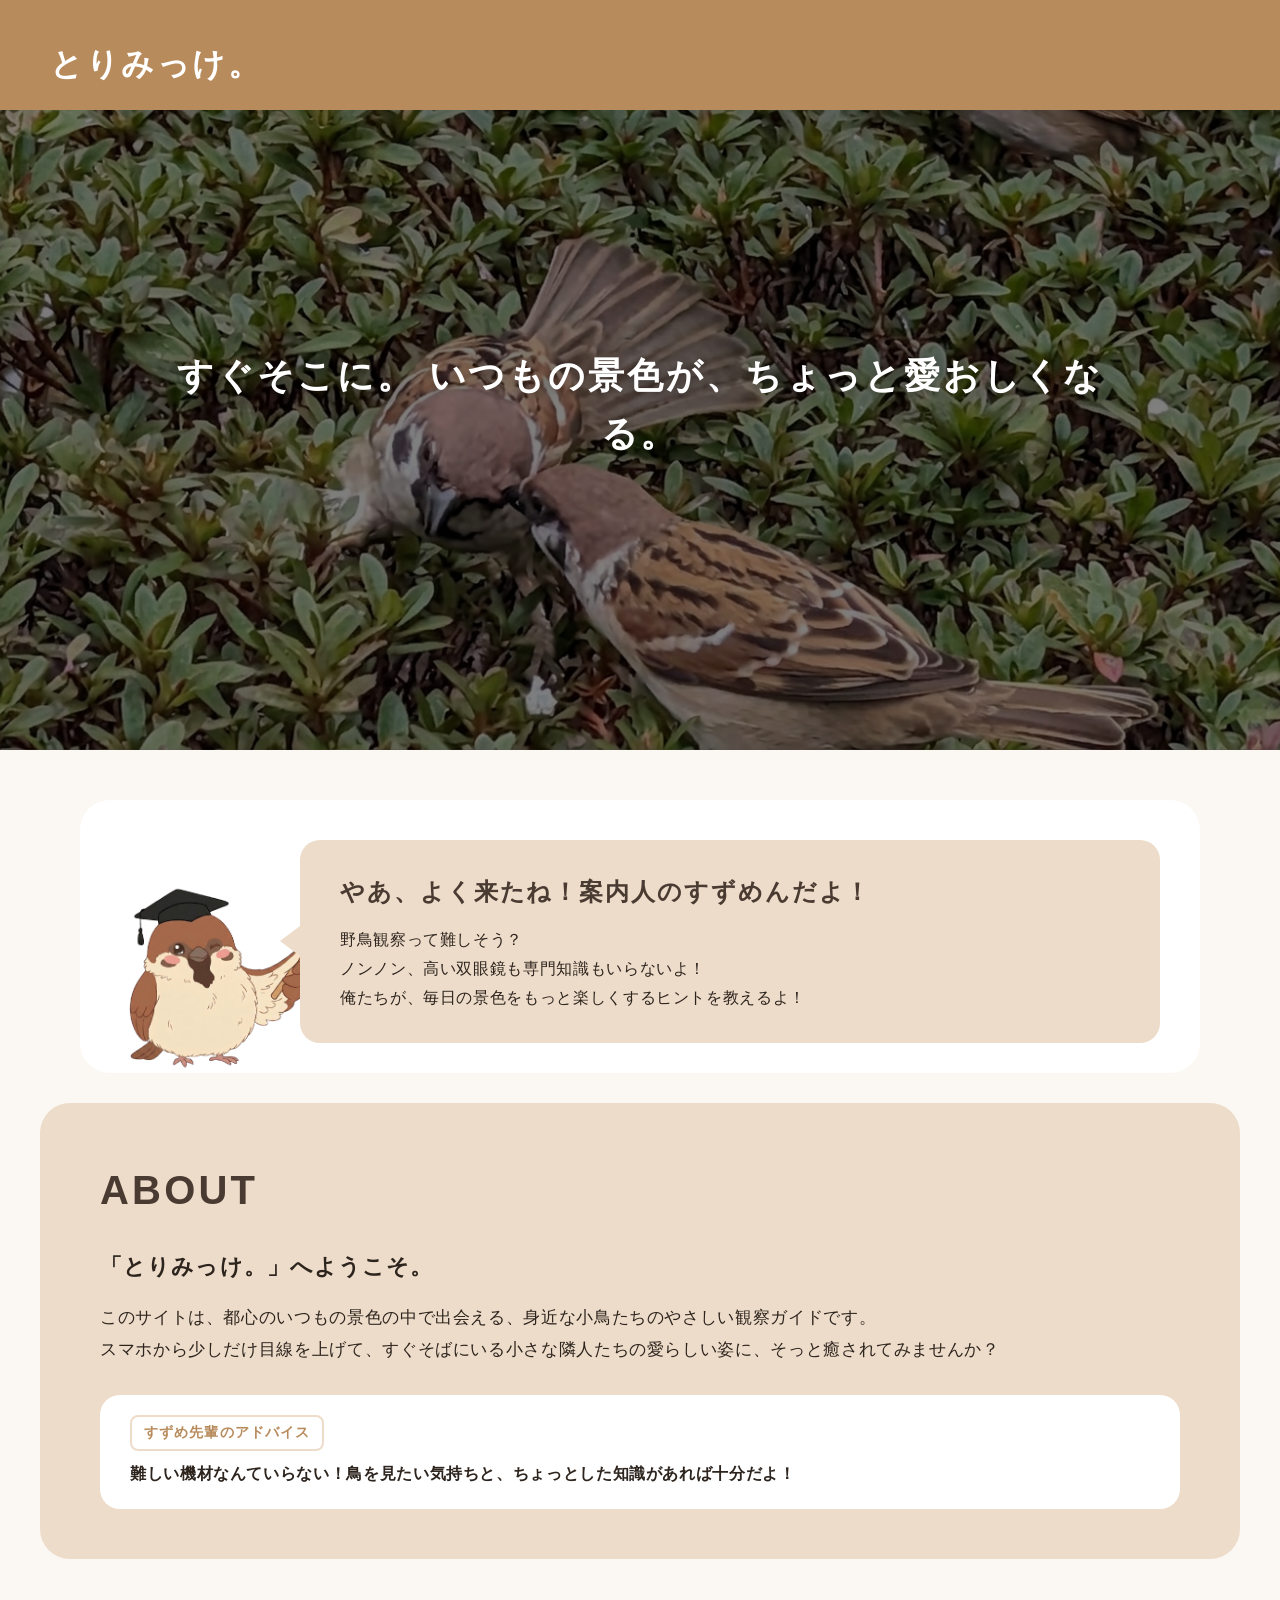
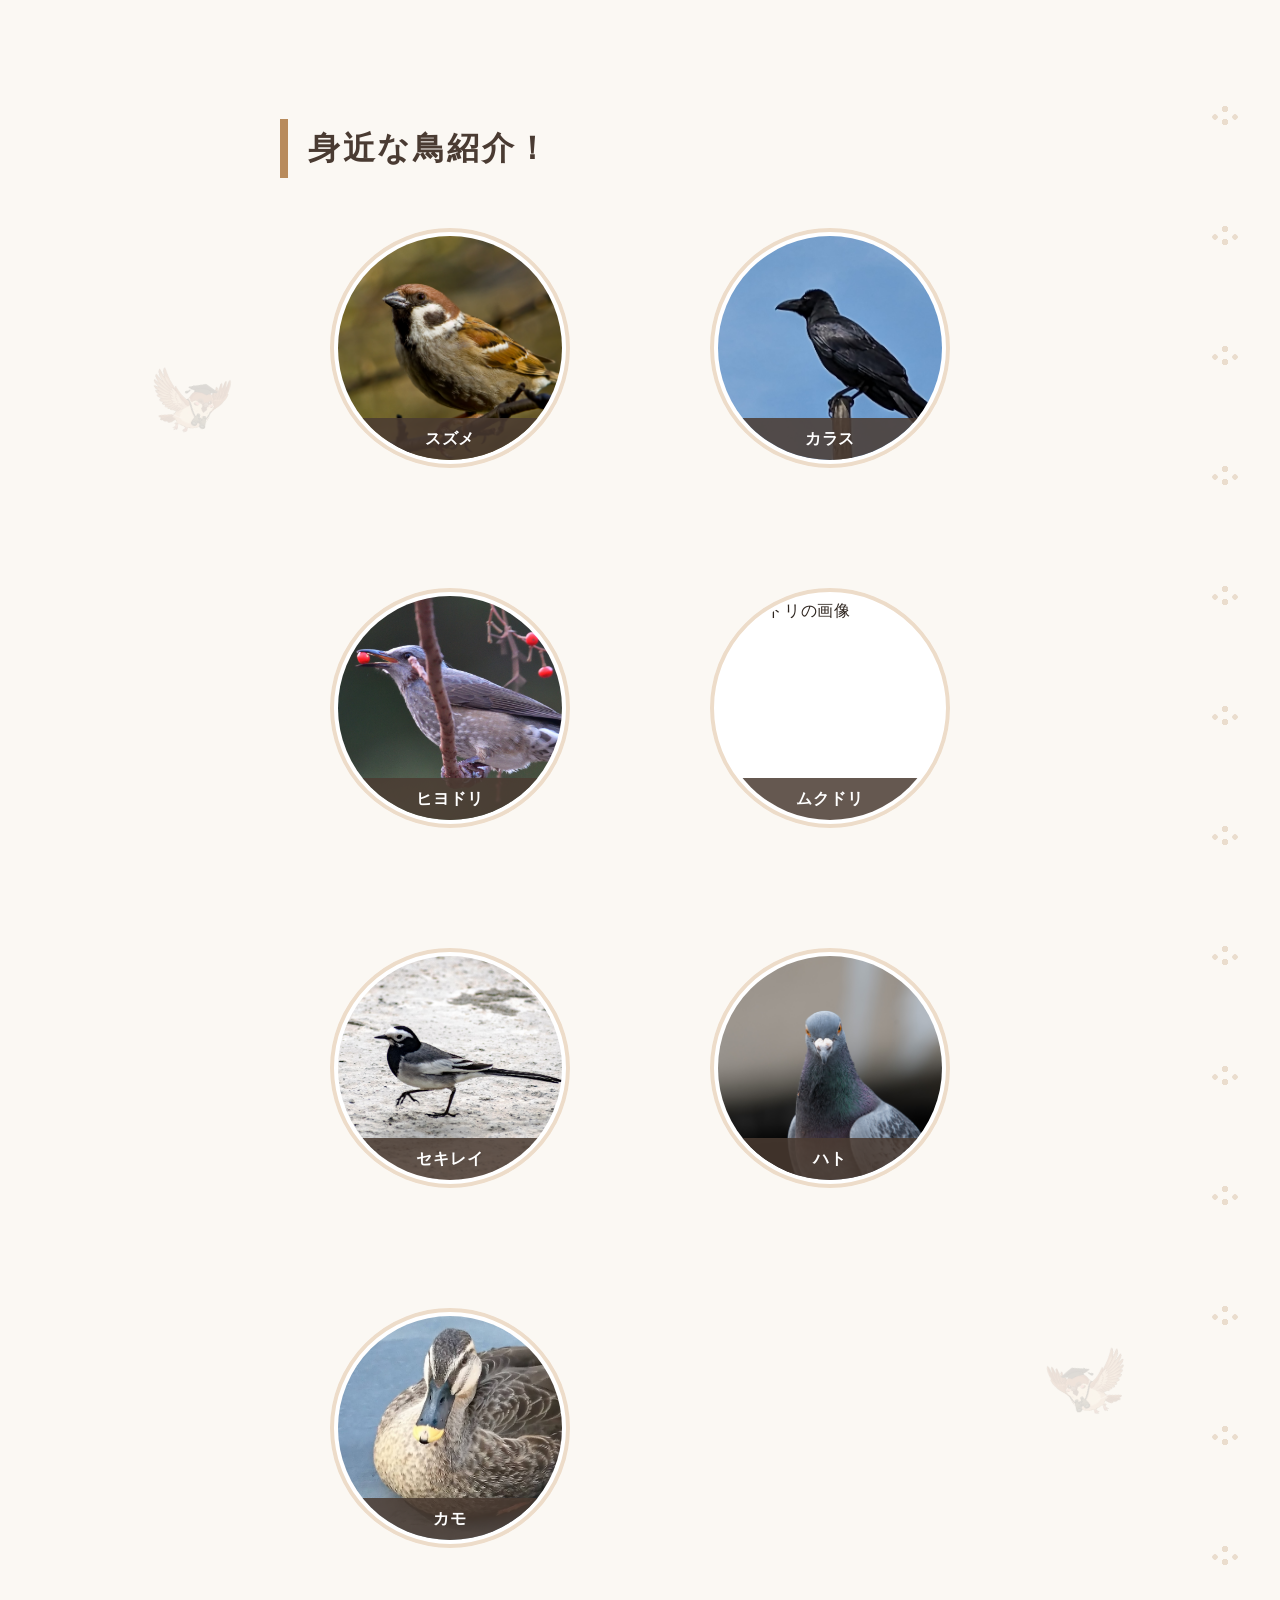
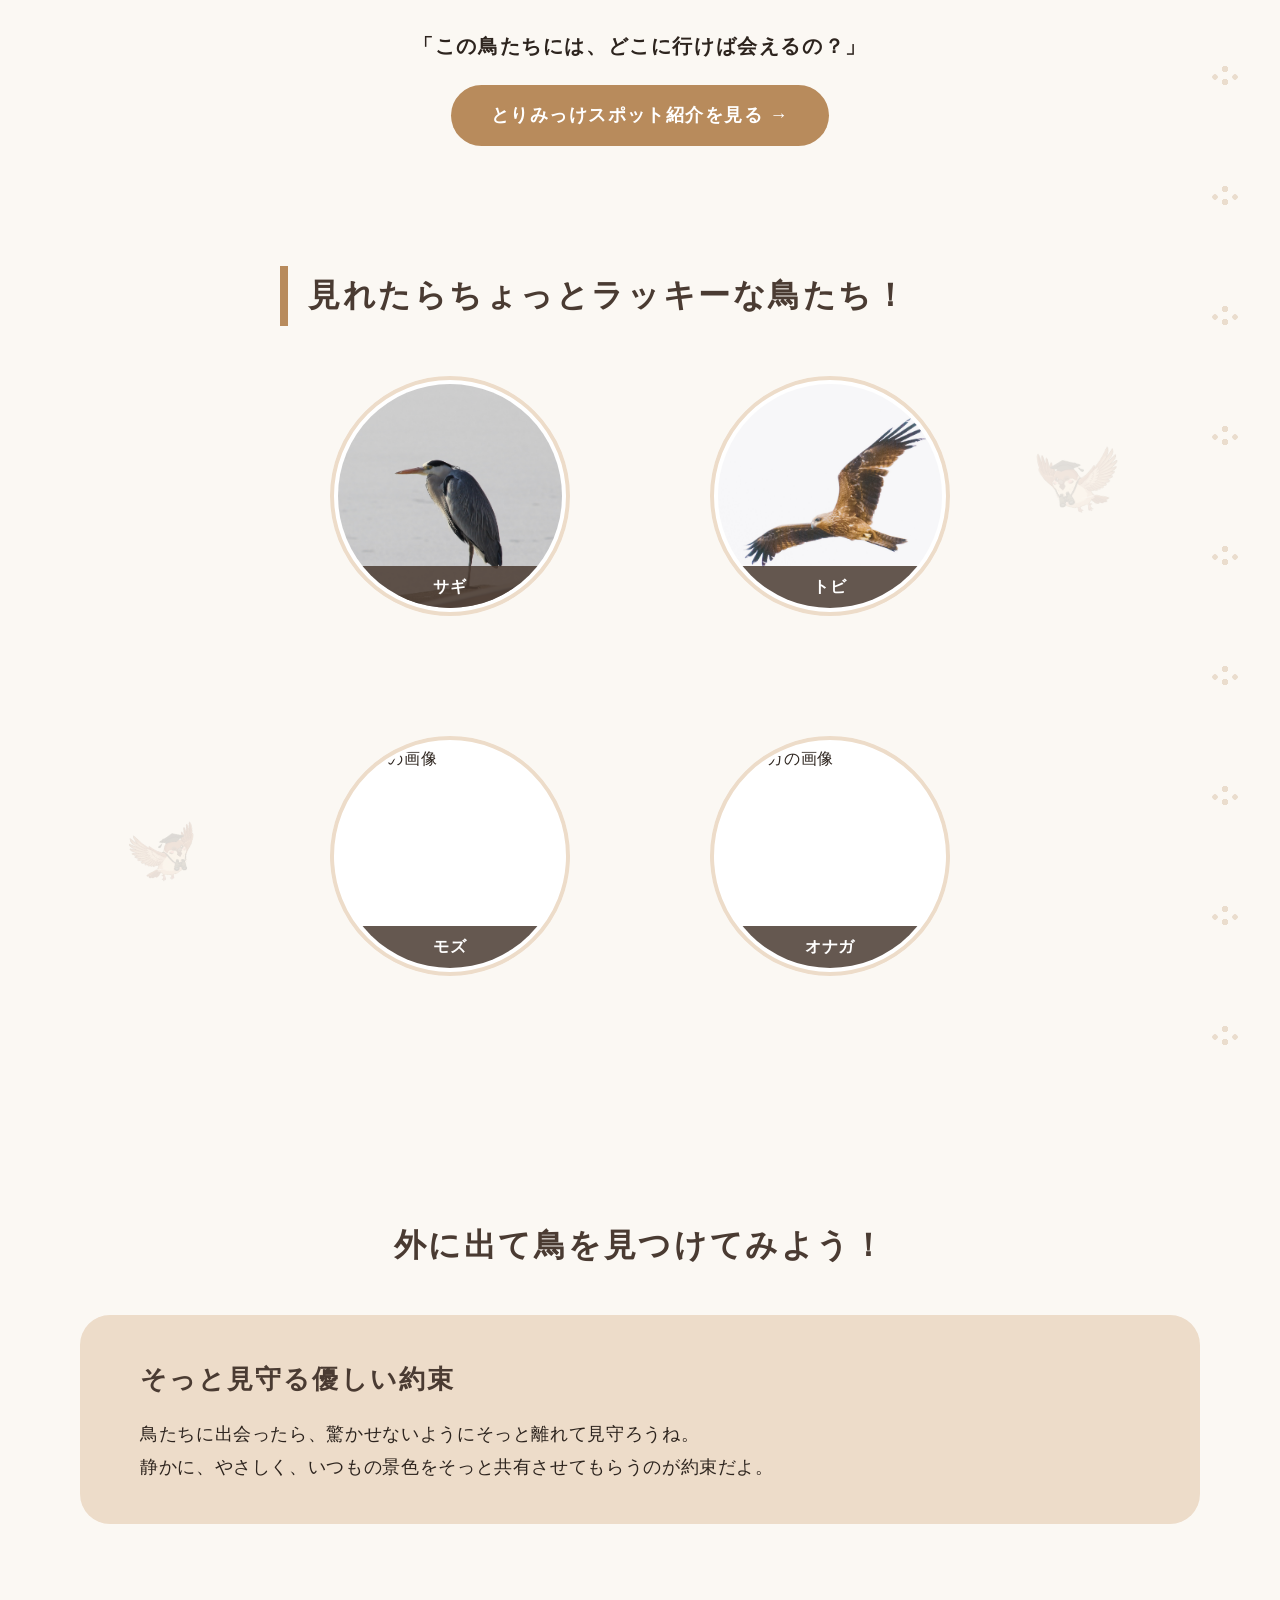
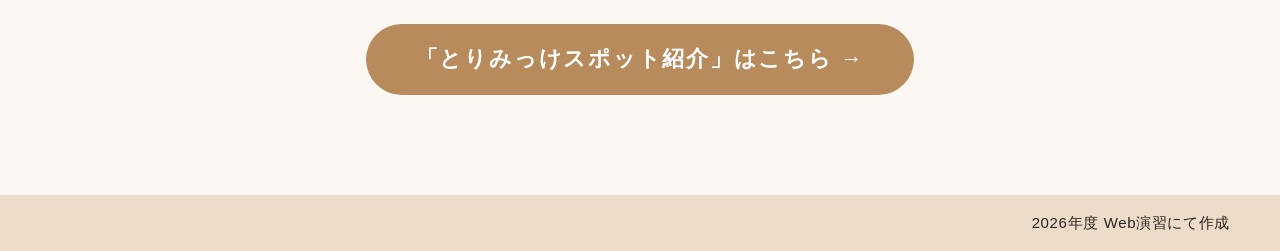
==== main.html @ 96355ad4 "Add files via upload" ====
<!DOCTYPE html>
<html lang="ja">
<head>
  <meta charset="UTF-8">
  <meta name="viewport" content="width=device-width, initial-scale=1.0">
  <title>とりみっけ。｜身近な小鳥たちのやさしい観察ガイド</title>
  <link rel="stylesheet" href="css/style1.css">
</head>
<body>

<div class="top-page">

  <!-- メインビジュアル ＆ ヘッダー -->
  <header class="main-visual">
    <div class="site-logo-header">とりみっけ。</div>
    <h1 class="catchphrase">すぐそこに。 いつもの景色が、ちょっと愛おしくなる。</h1>
  </header>

  <!--  すずめ先輩の自己紹介セクション -->
  <section class="senior-intro-section">
    <div class="senior-container">
      <div class="senior-image-area">
        <img src="image/Cha_suzume.png" alt="指し棒を持ったすずめ先輩" class="senior-img">
      </div>
      <div class="senior-bubble">
        <h2 class="senior-name">やあ、よく来たね！案内人のすずめんだよ！</h2>
        <p class="senior-text">
          野鳥観察って難しそう？<br>ノンノン、高い双眼鏡も専門知識もいらないよ！<br>
          俺たちが、毎日の景色をもっと楽しくするヒントを教えるよ！
        </p>
      </div>
    </div>
  </section>

  <!-- ABOUT セクション -->
  <section class="about-section">
    <h2 class="section-title-en">ABOUT</h2>
    <p class="about-lead">「とりみっけ。」へようこそ。</p>
    <p class="about-text">
      このサイトは、都心のいつもの景色の中で出会える、身近な小鳥たちのやさしい観察ガイドです。<br />
      スマホから少しだけ目線を上げて、すぐそばにいる小さな隣人たちの愛らしい姿に、そっと癒されてみませんか？
    </p>

    <div class="senpai-onepoint-box">
      <div class="onepoint-badge">すずめ先輩のアドバイス</div>
      <p class="onepoint-text">難しい機材なんていらない！鳥を見たい気持ちと、ちょっとした知識があれば十分だよ！</p>
    </div>
  </section>

  <div class="footprint-track-bg">

    <!-- 身近な鳥紹介 セクション -->
    <section class="bird-intro-section">
      <h2 class="section-title">身近な鳥紹介！</h2>
      <div class="grid-container">

        <!-- 鳥カード1：スズメ -->
        <div class="grid-item">
          <div class="bg-circle"></div>
          <!-- 常に綺麗に見える写真 -->
          <div class="item-image">
            <img src="image/Int_suzume.jpg" alt="スズメの画像">
            <!-- 写真の下に名前を常時表示 -->
            <span class="bird-name-label">スズメ</span>
          </div>
          <!--  ホバー時に横（または下）に浮き出る吹き出し解説文 -->
          <div class="hover-bubble-panel">
            <h3 class="title">スズメ</h3>
            <p class="description">
              歩くとき、両足をそろえて「トコトコ、ぴょんぴょん」と跳ねるように移動するよ（ホッピングといいます）。砂の上で体をすりすりして「砂浴び」をしている姿は、時間を忘れて見入ってしまう可愛さだよ。
            </p>
          </div>
        </div>

        <!-- 鳥カード2：カラス -->
        <div class="grid-item">
          <div class="bg-circle"></div>
          <div class="item-image">
            <img src="image/Int_karasu.jpg" alt="カラスの画像">
            <span class="bird-name-label">カラス</span>
          </div>
          <div class="hover-bubble-panel">
            <h3 class="title">カラス</h3>
            <p class="description">
              実はとてもお茶目で、公園の滑り台で遊んだり、雨上がりの水たまりで豪快に水浴びをしたりするよ。じっと観察していると、首をかしげてこちらを観察し返してくる知性的な仕草にキュンとするよ。
            </p>
          </div>
        </div>

        <!-- 鳥カード3：ヒヨドリ -->
        <div class="grid-item">
          <div class="bg-circle"></div>
          <div class="item-image">
            <img src="image/Int_hiyodori.jpg" alt="ヒヨドリの画像">
            <span class="bird-name-label">ヒヨドリ</span>
          </div>
          <div class="hover-bubble-panel">
            <h3 class="title">ヒヨドリ</h3>
            <p class="description">
              「ヒーヨ！ヒーヨ！」と賑やかに鳴く、ボサボサの頭髪がトレードマークの鳥だよ。大好物の花の蜜や果実を見つけると、夢中になって顔を花粉で真っ黄色にしながら食事をする、食いしん坊な姿が愛らしいよ。
            </p>
          </div>
        </div>

        <!-- 鳥カード4：ムクドリ -->
        <div class="grid-item">
          <div class="bg-circle"></div>
          <div class="item-image">
            <img src="https://placehold.co/340x340/eddcc9" alt="ムクドリの画像">
            <span class="bird-name-label">ムクドリ</span>
          </div>
          <div class="hover-bubble-panel">
            <h3 class="title">ムクドリ</h3>
            <p class="description">
              オレンジ色のクチバシと足がチャームポイントだよ。芝生の上を黄色い足をいそがしく動かしながら、ミシン目のように地面をツンツンと突っついて虫を探す、一所懸命な後ろ姿に癒されるよ。
            </p>
          </div>
        </div>

        <!-- 鳥カード5：セキレイ -->
        <div class="grid-item">
          <div class="bg-circle"></div>
          <div class="item-image">
            <img src="image/Int_sekirei.jpg" alt="セキレイの画像">
            <span class="bird-name-label">セキレイ</span>
          </div>
          <div class="hover-bubble-panel">
            <h3 class="title">セキレイ</h3>
            <p class="description">
              地面をトコトコと早歩きしながら、長めの尾羽を「チチチッ」と上下にゴキゲンに振り続ける習性があるよ。人が歩く先を、まるで案内するかのように少し前をトコトコ逃げては止まる姿がとても健気だよ。
            </p>
          </div>
        </div>

        <!-- 鳥カード6：ハト -->
        <div class="grid-item">
          <div class="bg-circle"></div>
          <div class="item-image">
            <img src="image/Int_dobato.jpg" alt="ハトの画像">
            <span class="bird-name-label">ハト</span>
          </div>
          <div class="hover-bubble-panel">
            <h3 class="title">ハト</h3>
            <p class="description">
              歩くときに首を前後に振っているように見えるけど、実は頭をその場に残しているんだよ。お気に入りの場所で、体をまあるく膨らませてうとうと昼寝をしている姿は、都会の最高の癒やしだよ。
            </p>
          </div>
        </div>

        <!-- 鳥カード7：カモ -->
        <div class="grid-item">
          <div class="bg-circle"></div>
          <div class="item-image">
            <img src="image/Int_karugamo.JPG" alt="カモの画像">
            <span class="bird-name-label">カモ</span>
          </div>
          <div class="hover-bubble-panel">
            <h3 class="title">カモ</h3>
            <p class="description">
              クチバシの先端だけが、まるでマニキュアを塗ったように「ちょこんと黄色い」のがチャームポイントだよ。水面にパカッとお尻を向けながら、一生懸命に潜ってご飯を探す後ろ姿がすごく愛らしいんだ。
            </p>
          </div>
        </div>

      </div>

      <div class="intro-next-area">
        <p class="next-lead">「この鳥たちには、どこに行けば会えるの？」</p>
        <a href="./sub.html" class="spot-button-inline">とりみっけスポット紹介を見る →</a>
      </div>
    </section>

    <!-- 見れたらラッキーな鳥 セクション -->
    <section class="lucky-bird-section">
      <h2 class="section-title">見れたらちょっとラッキーな鳥たち！</h2>
      <div class="grid-container">

        <!-- ラッキー鳥1：サギ -->
        <div class="grid-item">
          <div class="bg-circle"></div>
          <div class="item-image">
            <img src="image/Int_sagi.jpg" alt="サギの画像">
            <span class="bird-name-label">サギ</span>
          </div>
          <div class="hover-bubble-panel">
            <h3 class="title">サギ</h3>
            <p class="description">
              都会の川沿いや水辺に、突然「真っ白で大きなシルエット」として現れるよ。水の中、片足を小刻みに震わせて魚を驚かす、ダンスのような狩りのポーズが隠れた見どころだよ。
            </p>
          </div>
        </div>

        <!-- ラッキー鳥2：トビ -->
        <div class="grid-item">
          <div class="bg-circle"></div>
          <div class="item-image">
            <img src="image/Int_tobi.jpg" alt="トビの画像">
            <span class="bird-name-label">トビ</span>
          </div>
          <div class="hover-bubble-panel">
            <h3 class="title">トビ</h3>
            <p class="description">
              「ピーヒョロロ…」というのどかな鳴き声が聞こえたら見上げるチャンスだよ。大きな翼を広げて、上昇気流に乗りながら円を描くようにゆったりと空を飛ぶのが本当に上手だよ。
            </p>
          </div>
        </div>

        <!-- ラッキー鳥3：モズ -->
        <div class="grid-item">
          <div class="bg-circle"></div>
          <div class="item-image">
            <img src="https://placehold.co/340x340/eddcc9" alt="モズの画像">
            <span class="bird-name-label">モズ</span>
          </div>
          <div class="hover-bubble-panel">
            <h3 class="title">モズ</h3>
            <p class="description">
              小さな体だけど、キリッとしたカッコいい顔立ちをしているよ。秋になると、木のてっぺんで「キィーキィー！」と高い声で高らかに縄張りを主張する、小さな勇敢さが魅力だよ。
            </p>
          </div>
        </div>

        <!-- ラッキー鳥4：オナガ -->
        <div class="grid-item">
          <div class="bg-circle"></div>
          <div class="item-image">
            <img src="https://placehold.co/340x340/eddcc9" alt="オナガの画像">
            <span class="bird-name-label">オナガ</span>
          </div>
          <div class="hover-bubble-panel">
            <h3 class="title">オナガ</h3>
            <p class="description">
              水色の長くて綺麗な尾羽と、黒い帽子をかぶったような頭がすごくオシャレな鳥だよ。「ギューイ」という少しハスキーな声で、仲間と賑やかにおしゃべりしながら飛んでいくよ。
            </p>
          </div>
        </div>

      </div>
    </section>

  </div> <!-- /footprint-track-bg -->

  <section class="message-section">
    <h2 class="message-title">外に出て鳥を見つけてみよう！</h2>
    <div class="manner-box">
      <h3 class="manner-title">そっと見守る優しい約束</h3>
      <p class="manner-text">
        鳥たちに出会ったら、驚かせないようにそっと離れて見守ろうね。<br />
        静かに、やさしく、いつもの景色をそっと共有させてもらうのが約束だよ。
      </p>
    </div>
  </section>

  <section class="navigation-section">
    <div class="spot-button-container">
      <a href="./sub.html" class="spot-button">「とりみっけスポット紹介」はこちら →</a>
    </div>
  </section>

  <footer class="footer">
    <p class="copyright">2026年度 Web演習にて作成</p>
  </footer>
</div>

</body>
</html>
---- css/style1.css ----
/* ==========================================================================
   0. 変数定義（:root） - スズメカラー・バージョン
   ========================================================================== */
:root {
  --color-base: #fbf8f3;       /* 白に近い茶色（ベース背景：柔らかな生成り） */
  --color-main: #b88b5c;       /* スズメの茶色（メイン：温かみのあるブラウン） */
  --color-main-bg: #eddcc9;    /* スズメの羽の薄い茶色（セクション背景・吹き出し） */
  --color-accent: #4a3b32;     /* スズメの焦げ茶（ヘッダー背景：深い焦げ茶） */
  --color-accent-hover: #73573c; /* ボタンホバー時などのカラー */
  --color-text: #2d241e;       /* 視認性の高いダーク焦げ茶（文字色） */
  --color-white: #ffffff;      /* 白（カード内背景） */

  /* 💡 外部インポートなしで世界観を優しく引き立てる標準フォントの設計 */
  /* 見出し用：Mac/iOSは温かみのある丸ゴシック、Windowsは線が美しい游ゴシック等の極太ウェイトを優先 */
  --font-title: "Hiragino Maru Gothic ProN", "Hiragino Kaku Gothic ProN", "Yu Gothic", "Meiryo", sans-serif;

  /* 本文用：長文を読んでも目が疲れない、スマートでクリアなゴシック体を指定 */
  --font-body: "Helvetica Neue", Arial, "Hiragino Kaku Gothic ProN", "BIZ UDPGothic", "Meiryo", sans-serif;
}

/* ==========================================================================
   1. 共通設定とリセット ＆ ヘッダー
   ========================================================================== */
* {
  box-sizing: border-box;
  margin: 0;
  padding: 0;
}
body {
  background: var(--color-base);
  color: var(--color-text);
  font-family: var(--font-body); /* 💡 基本の文章はすっきり読みやすい本文フォントに */
  font-weight: 400;              /* 💡 本文は細めに設定して読みやすさを高めます */
  line-height: 1.85;             /* 💡 行間を広めにしてゆったりとした雰囲気に */
  letter-spacing: 0.04em;        /* 💡 文字の間を少しだけ空けて視認性をアップ */
  -webkit-font-smoothing: antialiased;
}
.top-page {
  width: 100%;
  overflow: hidden;
}
.main-visual {
  position: relative;
  width: 100%;
  min-height: 750px;
  background: linear-gradient(rgba(0, 0, 0, 0.5), rgba(0, 0, 0, 0.5)), url(../image/Mv_suzume.png) center / cover no-repeat;
  display: flex;
  align-items: center;
  justify-content: center;
  padding: 120px 20px 60px;
  margin-bottom: 50px;
}

.main-visual::before {
  content: "";
  position: absolute;
  top: 0;
  left: 0;
  width: 100%;
  height: 110px;
  background: var(--color-main);
  z-index: 1;
}

/* ✍️ タイトル・見出し類のコントラストを圧倒的に際立たせる共通設定 */
.site-logo-header,
.catchphrase,
.senior-name,
.section-title-en,
.section-title,
.message-title,
.manner-title,
.spot-button,
.spot-button-inline,
.onepoint-badge,
.next-lead,
.hover-bubble-panel .title {
  font-family: var(--font-title); /* 💡 見出し類はすべて優しい雰囲気の丸ゴシック系に */
  font-weight: 900;               /* 💡 限界まで極太にして「太さのコントラスト」を作ります */
  letter-spacing: 0.08em;         /* 💡 文字間を上品に広げて、おしゃれで抜け感のあるロゴ・タイトルに */
}

.site-logo-header {
  position: absolute;
  top: 35px;
  left: 50px;
  font-size: 32px;
  color: var(--color-white);
  z-index: 2;
}
.catchphrase {
  color: var(--color-white);
  text-align: center;
  font-size: clamp(22px, 4vw, 36px);
  max-width: 1000px;
  text-shadow: 0px 2px 8px rgba(0, 0, 0, 0.3);
  z-index: 2;
  line-height: 1.6;
}

/* ==========================================================================
    2. すずめ先輩の自己紹介セクション
   ========================================================================== */
.senior-intro-section {
  max-width: 1200px;
  margin: 0 auto;
  padding: 0 40px;
}

.senior-container {
  display: flex;
  align-items: flex-end; /* 下端をぴったり揃える */
  justify-content: center;
  gap: 0; /* 💡 隙間を完全になくして、スズメと吹き出しを限界まで近づけます */
  background: var(--color-white);
  border-radius: 30px;
  padding: 40px 40px 0 40px; /* スズメの接地感を出すために下パディングは0 */
  position: relative; /* 重なり順をブラウザに正しく認識させるための土台 */
  z-index: 1;
}

.senior-image-area {
  flex-shrink: 0;
  width: 300px;       /* 💡 外枠の横幅を固定 */
  height: 200px;      /* 💡 外枠の高さ（はみ出させるための基準枠） */
  position: relative;
  overflow: visible;  /* 💡 これが最重要！枠から画像がはみ出すのを許可します */
  z-index: 1;         /* 💡 吹き出し（z-index: 2）より数値を下げることで、指し棒を必ず背面に回します */
  margin-right: -120px; /* 💡 吹き出しの裏側へ深く潜り込ませるマイナスマージン */
}

.senior-img {
  position: absolute;
  bottom: 0;          /* 💡 エリアの下端（ボトム）を基準に固定 */
  left: 30%;
  transform: translateX(-40%);

  /* 💡 枠（250px）を無視して実質「1.5倍」の大きさで超巨大に表示させます */
  width: 100%;
  height: 100%;

  object-fit: contain;
  object-position: bottom;
  pointer-events: none; /* クリックなどの邪魔をしない設定 */
}

.senior-bubble {
  position: relative;
  z-index: 2; /* 💡 スズメ（z-index: 1）の上に完全に被さるように階層を上に設定 */
  background: var(--color-main-bg);
  border-radius: 20px;
  padding: 30px 40px;
  flex-grow: 1;
  margin-bottom: 30px; /* 巨大になったスズメの顔の横に吹き出しが綺麗に並ぶよう、下部余白を調整 */
}

/* 吹き出しの三角 */
.senior-bubble::before {
  content: "";
  position: absolute;
  left: -20px;
  top: 50%;
  transform: translateY(-50%);
  border-style: solid;
  border-width: 15px 20px 15px 0;
  border-color: transparent var(--color-main-bg) transparent transparent;
}

.senior-name {
  font-size: 24px; /* コントラスト向上のため少しだけサイズアップ */
  color: var(--color-accent);
  margin-bottom: 12px;
}
.senior-text {
  font-size: 16px;
  color: var(--color-text);
  line-height: 1.8;
}

@keyframes pyokoIn {
  0% { transform: translateY(30px); opacity: 0; }
  100% { transform: translateY(0); opacity: 1; }
}

/* ==========================================================================
   3. ABOUT
   ========================================================================== */
.about-section {
  max-width: 1200px;
  margin: 30px auto 80px;
  padding: 50px 60px;
  background: var(--color-main-bg);
  border-radius: 30px;
}
.section-title-en {
  font-size: 40px;
  color: var(--color-accent);
  margin-bottom: 20px;
}
.about-lead {
  font-family: var(--font-title); /* リード文も優しく際立たせます */
  font-weight: 900;
  font-size: 22px;
  margin-bottom: 15px;
  color: var(--color-text);
  letter-spacing: 0.05em;
}
.about-text {
  font-size: 17px;
  max-width: 950px;
  color: var(--color-text);
  margin-bottom: 30px;
}
.senpai-onepoint-box {
  background: var(--color-white);
  border-radius: 20px;
  padding: 20px 30px;
}
.onepoint-badge {
  display: inline-block;
  background: var(--color-white);
  color: var(--color-main);
  font-size: 14px;
  padding: 3px 12px;
  border-radius: 8px;
  margin-bottom: 8px;
  border: 2px solid var(--color-main-bg); /* 少し枠をつけてバッジ感をアップ */
}
.onepoint-text {
  font-size: 16px;
  font-weight: bold;
  color: var(--color-text);
}

/* ==========================================================================
   🐾 4. 鳥の足跡（画像を使わず、CSSの丸4つだけでスズメの足跡を再現）
   ========================================================================== */
.footprint-track-bg {
  width: 100%;
  padding: 40px 0;

  /* 💡 CSSの「丸（円）」を4つ組み合わせてスズメの足跡を1歩分描きます */
  background-image:
    /* ① 真ん中の指 */
    radial-gradient(circle, rgba(184, 139, 92, 0.25) 3px, transparent 3.5px),
    /* ② 左 of 指 */
    radial-gradient(circle, rgba(184, 139, 92, 0.25) 2.5px, transparent 3px),
    /* ③ 右 of 指 */
    radial-gradient(circle, rgba(184, 139, 92, 0.25) 2.5px, transparent 3px),
    /* ④ かかと */
    radial-gradient(circle, rgba(184, 139, 92, 0.25) 3px, transparent 3.5px);

  /* 💡 縦に1列だけ繰り返します */
  background-repeat: repeat-y;

  /* 💡 足跡の大きさ（1歩のスペースを「横幅 40px × 高さ 120px」に設定） */
  background-size: 40px 120px;

  /* 💡 それぞれの丸を配置して、鳥の足跡の形（▲のような指の広がり）にします */
  background-position:
    right 35px top 10px,  /* ① 真ん中の指（上側） */
    right 45px top 18px,  /* ② 左の指（斜め左下） */
    right 25px top 18px,  /* ③ 右の指（斜め右下） */
    right 35px top 23px;  /* ④ かかと（一番下） */
}

/* ==========================================================================
   5. 身近な鳥紹介：美しい正円グリッド ＆ 写真を隠さない吹き出し解説
   ========================================================================== */
.bird-intro-section, .lucky-bird-section {
  position: relative; /* 💡 飛ぶ鳥を絶対位置（absolute）で配置するための基準点 */
  margin: 40px auto 100px;
  padding: 0 40px;
  transition: max-width 0.3s ease;
}

/* 💡 身近な鳥紹介：左側を飛ぶ鳥（右＝内側を向くように左右反転させます） */
.bird-intro-section::before {
  content: "";
  position: absolute;
  left: -120px; /* 枠外の空きスペースに配置 */
  top: 15%;
  width: 110px; /* 💡 1羽が綺麗に収まるサイズ */
  height: 90px;
  background-image: url("../image/Cha_suzume_fly.png"); /* 💡 正しい画像パスに統一 */
  background-size: contain;
  background-repeat: no-repeat;
  opacity: 0.15; /* 背景に優しく馴染む薄さ */

  /* 💡 scaleX(-1) で反転させて「右（内側）」を向かせつつ、少し上昇させます */
  transform: scaleX(-1) rotate(-10deg);
  pointer-events: none;
  z-index: 1;
}

/* 💡 身近な鳥紹介：右側を飛ぶ鳥（元々左向きなので、そのまま左＝内側を向いて飛びます） */
.bird-intro-section::after {
  content: "";
  position: absolute;
  right: -120px;
  bottom: 20%;
  width: 110px;
  height: 90px;
  background-image: url("../image/Cha_suzume_fly.png"); /* 💡 正しい画像パスに統一 */
  background-size: contain;
  background-repeat: no-repeat;
  opacity: 0.15;

  /* 💡 元々左を向いているので、反転はせず、そのまま左（内側）に向かって少し上昇させます */
  transform: rotate(-15deg);
  pointer-events: none;
  z-index: 1;
}

/* ── 💡 4個並ぶとき（画面が十分に広いPC） ── */
@media (min-width: 1400px) {
  .bird-intro-section, .lucky-bird-section {
    /* 240px × 4列 + 隙間40px × 3 ＝ 1080px
       画面の両サイドに吹き出し(280px)がはみ出さないたっぷりの均等余白をキープ */
    max-width: 1080px;
  }
}

/* ── 💡 3個並ぶとき（標準的なノートPCなど） ── */
@media (max-width: 1399px) and (min-width: 1101px) {
  .bird-intro-section, .lucky-bird-section {
    /* 240px × 3列 + 隙間40px × 2 ＝ 800px
       3列の左右に大きな安全スペースを作り、吹き出しのはみ出しを完全ガード */
    max-width: 800px;
  }
}

.section-title {
  font-size: 32px;
  color: var(--color-accent);
  margin-bottom: 50px;
  border-left: 8px solid var(--color-main);
  padding-left: 20px;
}

/* PC用グリッド配置 */
.grid-container {
  display: grid;
  grid-template-columns: repeat(auto-fit, minmax(260px, 1fr));
  column-gap: 40px;  /* 左右の隙間 */
  row-gap: 120px;    /* 上下の隙間 */
  justify-items: center;
}

/* 鳥カード（親要素） */
.grid-item {
  position: relative;
  width: 240px;
  height: 240px;
  border-radius: 50%;
  background: var(--color-white);
  cursor: pointer;
}

/* 背景の装飾用の外円 */
.bg-circle {
  position: absolute;
  top: 0; left: 0; width: 100%; height: 100%;
  border-radius: 50%;
  border: 4px solid var(--color-main-bg);
  transition: transform 0.4s cubic-bezier(0.25, 1, 0.5, 1), border-color 0.3s;
  z-index: 1;
}

/* 鳥の写真 */
.item-image {
  position: absolute;
  top: 8px; left: 8px; width: 224px; height: 224px;
  border-radius: 50%;
  overflow: hidden;
  z-index: 2;
  transition: transform 0.4s cubic-bezier(0.25, 1, 0.5, 1);
  display: flex;
  flex-direction: column;
  justify-content: flex-end;
  align-items: center;
}
.item-image img {
  position: absolute; top: 0; left: 0; width: 100%; height: 100%;
  object-fit: cover;
  z-index: 1;
}

/* 写真の下部に常時重ねる、鳥の名前ラベル */
.bird-name-label {
  position: relative;
  z-index: 2;
  background: rgba(74, 59, 50, 0.85);
  color: var(--color-white);
  width: 100%;
  text-align: center;
  padding: 6px 0;
  font-size: 16px;
  font-weight: bold;
  letter-spacing: 0.05em;
  font-family: var(--font-title); /* ラベル文字も可愛く丸みのあるフォントに */
}

/* ─────────────────────────────────────────────────────────
   ✨ PC用：ホバーすると「斜め右上」に飛び出す吹き出し
   ───────────────────────────────────────────────────────── */
.hover-bubble-panel {
  position: absolute;
  /* 円の右上（2時方向）の隙間に心地よく収まる配置 */
  bottom: 85%;
  left: 65%;

  /* 左下を起点にして、斜め右上へふわっと広がるアニメーション */
  transform: scale(0.9);
  transform-origin: left bottom;

  width: 280px;
  background: var(--color-white);
  border: 3px solid var(--color-main);
  border-radius: 18px;
  padding: 20px;
  box-shadow: 0 6px 20px rgba(45, 36, 30, 0.15);

  opacity: 0;
  visibility: hidden;
  z-index: 10;
  transition: opacity 0.3s ease, transform 0.3s cubic-bezier(0.175, 0.885, 0.32, 1.15), visibility 0.3s;
  pointer-events: none; /* マウス当たり判定スルー */
}

/* 三角矢印のデザイン */
.hover-bubble-panel::before {
  content: "";
  position: absolute;
  left: 15px;
  bottom: -15px;
  border-style: solid;
  border-width: 15px 15px 0 0;
  border-color: var(--color-main) transparent transparent transparent;
}
.hover-bubble-panel::after {
  content: "";
  position: absolute;
  left: 17px;
  bottom: -11px;
  border-style: solid;
  border-width: 12px 12px 0 0;
  border-color: var(--color-white) transparent transparent transparent;
}

/* 吹き出し内テキスト */
.hover-bubble-panel .title {
  font-size: 18px;
  color: var(--color-accent);
  margin-bottom: 8px;
  border-bottom: 2px solid var(--color-main-bg);
  padding-bottom: 4px;
}
.hover-bubble-panel .description {
  font-size: 13px;
  line-height: 1.6;
  color: var(--color-text);
  text-align: justify;
}

/* 🌟 PC用ホバー時挙動 */
.grid-item:hover .item-image { transform: scale(1.04); }
.grid-item:hover .bg-circle { transform: scale(1.06); border-color: var(--color-main); }
.grid-item:hover .hover-bubble-panel {
  opacity: 1;
  visibility: visible;
  transform: scale(1); /* 斜め上に元のサイズでパッと開く */
}

/* 後半レイアウト調整 */
.intro-next-area { text-align: center; margin-top: 60px; padding: 20px; grid-column: 1 / -1; }
.next-lead {
  font-size: 20px;
  margin-bottom: 20px;
  color: var(--color-text);
}
.spot-button-inline {
  display: inline-block; background: var(--color-main); color: var(--color-white);
  text-decoration: none; font-size: 18px; padding: 14px 40px; border-radius: 50px;
  transition: background-color 0.3s, transform 0.2s;
}
.spot-button-inline:hover { background-color: var(--color-accent-hover); transform: translateY(-2px); }


/* ==========================================================================
   6. 🍀 出会えたらラッキーな鳥たち（こちらも左右に飛ばします）
   ========================================================================== */
/* 💡 ラッキー鳥セクション：左側を飛ぶ鳥（右＝内側を向くように左右反転） */
.lucky-bird-section::before {
  content: "";
  position: absolute;
  left: -130px;
  bottom: 10%;
  width: 95px; /* 少しサイズを変えて遠近感を出します */
  height: 78px;
  background-image: url("../image/Cha_suzume_fly.png"); /* 💡 正しい画像パスに統一 */
  background-size: contain;
  background-repeat: no-repeat;
  opacity: 0.15;

  /* 💡 右（内側）に向けて反転し、パタパタしている上向き角度にします */
  transform: scaleX(-1) rotate(15deg);
  pointer-events: none;
  z-index: 1;
}

/* 💡 ラッキー鳥セクション：右側を飛ぶ鳥（そのまま左＝内側を向いて飛びます） */
.lucky-bird-section::after {
  content: "";
  position: absolute;
  right: -110px;
  top: 25%;
  width: 115px;
  height: 94px;
  background-image: url("../image/Cha_suzume_fly.png"); /* 💡 正しい画像パスに統一 */
  background-size: contain;
  background-repeat: no-repeat;
  opacity: 0.13;

  /* 💡 そのまま左（内側）に向けて飛ばします */
  transform: rotate(-5deg);
  pointer-events: none;
  z-index: 1;
}

.message-section { max-width: 1200px; margin: 100px auto; padding: 0 40px; }
.message-title { font-size: 32px; text-align: center; margin-bottom: 40px; color: var(--color-accent); }
.manner-box { background: var(--color-main-bg); border-radius: 30px; padding: 40px 60px; }
.manner-title { font-size: 26px; margin-bottom: 15px; color: var(--color-accent); }
.manner-text { font-size: 18px; color: var(--color-text); }
.navigation-section { text-align: center; margin: 80px auto 100px; }
.spot-button {
  display: inline-block; background: var(--color-main); color: var(--color-white); text-decoration: none;
  font-size: 22px; padding: 15px 50px; border-radius: 50px; transition: background-color 0.3s, transform 0.2s;
}
.spot-button:hover { background-color: var(--color-accent-hover); transform: translateY(-2px); }
.footer { background: var(--color-main-bg); width: 100%; height: 56px; display: flex; align-items: center; justify-content: flex-end; padding-right: 50px; }
.copyright { font-size: 15px; color: var(--color-text); }

/* ==========================================================================
   7. スマートフォン・タブレット対応：タッチ操作を想定した画面幅（1100px以下）
   ========================================================================== */
@media (max-width: 1100px) {
  /* 💡 スマホ時は、画面はみ出し（横揺れバグ）防止のため飛ばしている鳥たちを非表示にします */
  .bird-intro-section::before,
  .bird-intro-section::after,
  .lucky-bird-section::before,
  .lucky-bird-section::after {
    display: none !important;
  }

  .bird-intro-section, .lucky-bird-section {
    max-width: 100%;
  }

  /* スマホ環境では上下の余分な隙間をリセットしてスッキリ並べます */
  .grid-container {
    grid-template-columns: repeat(auto-fit, minmax(280px, 1fr));
    gap: 50px 30px;
  }

  /* カードの構造を縦並びに */
  .grid-item {
    width: 240px;
    height: auto;
    background: transparent;
    display: flex;
    flex-direction: column;
    align-items: center;
  }

  .bg-circle {
    position: relative;
    width: 240px;
    height: 240px;
  }
  .item-image {
    position: absolute;
    width: 224px;
    height: 224px;
    top: 8px;
    left: 8px;
  }

  /* タッチ環境用：常時表示の解説パネルスタイル（画像の下にきれいに並びます） */
  .hover-bubble-panel {
    position: relative;
    bottom: auto; left: auto; /* 位置リセット */
    transform: none !important;
    width: 100%;
    margin-top: 20px;
    background: var(--color-white);
    border: 2px solid var(--color-main-bg);
    border-radius: 16px;
    padding: 15px;
    box-shadow: 0 4px 10px rgba(0, 0, 0, 0.03);

    opacity: 1 !important;
    visibility: visible !important;
    pointer-events: auto;
  }

  /* 矢印（三角）を非表示に */
  .hover-bubble-panel::before,
  .hover-bubble-panel::after {
    display: none;
  }

  .hover-bubble-panel .title { font-size: 16px; text-align: center; }
  .hover-bubble-panel .description { font-size: 13px; line-height: 1.5; }

  .grid-item:hover .item-image,
  .grid-item:hover .bg-circle { transform: none; }
}

/* ── さらに画面幅が狭いスマートフォン（768px以下） ── */
@media (max-width: 768px) {
  .site-logo-header { left: 20px; top: 30px; font-size: 26px; }
  .main-visual { min-height: 500px; padding-top: 120px; }

  /* 💡スマホ時：スズメと吹き出しを縦並びにして、下端（ボトム）揃えにします */
  .senior-container {
    flex-direction: column;
    padding: 30px 20px 0 20px; /* スズメが接地するため下パディングを0に */
    gap: 10px;
    align-items: center;
  }

  /* 💡スマホ時：PC用の横方向への重なり（マイナスマージン）をリセットし、中央にドカンと配置 */
  .senior-image-area {
    width: 220px; /* スマホでもしっかり大きいサイズに調整 */
    height: 160px; /* 高さを抑えてはみ出させる土台を作ります */
    margin-right: 0; /* PC用の右ズレをリセット */
    order: 2; /* 吹き出しの下（2番目）に配置します */
  }

  /* 💡スマホ時：PC用の中央ズレ調整をリセットし、ボトムアップで体の一部を切る */
  .senior-img {
    left: 50%;
    transform: translateX(-50%);
    width: 120%; /* 160px of height */
    height: 120%;
  }

  /* 💡スマホ時：スズメの上に配置する吹き出し */
  .senior-bubble {
    width: 100%;
    margin-bottom: 10px;
    order: 1; /* スズメの上（1番目）に配置します */
  }

  /* 💡スマホ用の三角：吹き出しの下側に配置して、下（スズメ）を指すようにします */
  .senior-bubble::before {
    left: 50%;
    top: auto;
    bottom: -15px; /* 吹き出しの下側に配置 */
    transform: translateX(-50%);
    border-width: 15px 15px 0 15px; /* 下向きの三角 */
    border-color: var(--color-main-bg) transparent transparent transparent;
  }

  .about-section, .manner-box { padding: 35px 25px; border-radius: 20px; }
  .section-title, .message-title { font-size: 26px; }

  .grid-container {
    grid-template-columns: repeat(auto-fit, minmax(220px, 1fr));
    gap: 50px 20px;
  }

  .grid-item { width: 200px; }
  .bg-circle { width: 200px; height: 200px; }
  .item-image { width: 186px; height: 186px; top: 7px; left: 7px; }
  .bird-name-label { font-size: 14px; padding: 4px 0; }

  .hover-bubble-panel { margin-top: 15px; padding: 12px; }
  .hover-bubble-panel .title { font-size: 15px; }
  .hover-bubble-panel .description { font-size: 12px; }

  .manner-title { font-size: 22px; }
  .manner-text { font-size: 16px; }
  .spot-button, .spot-button-inline { font-size: 18px; padding: 12px 30px; width: 100%; max-width: 340px; }
  .footer { justify-content: center; padding-right: 0; }
}
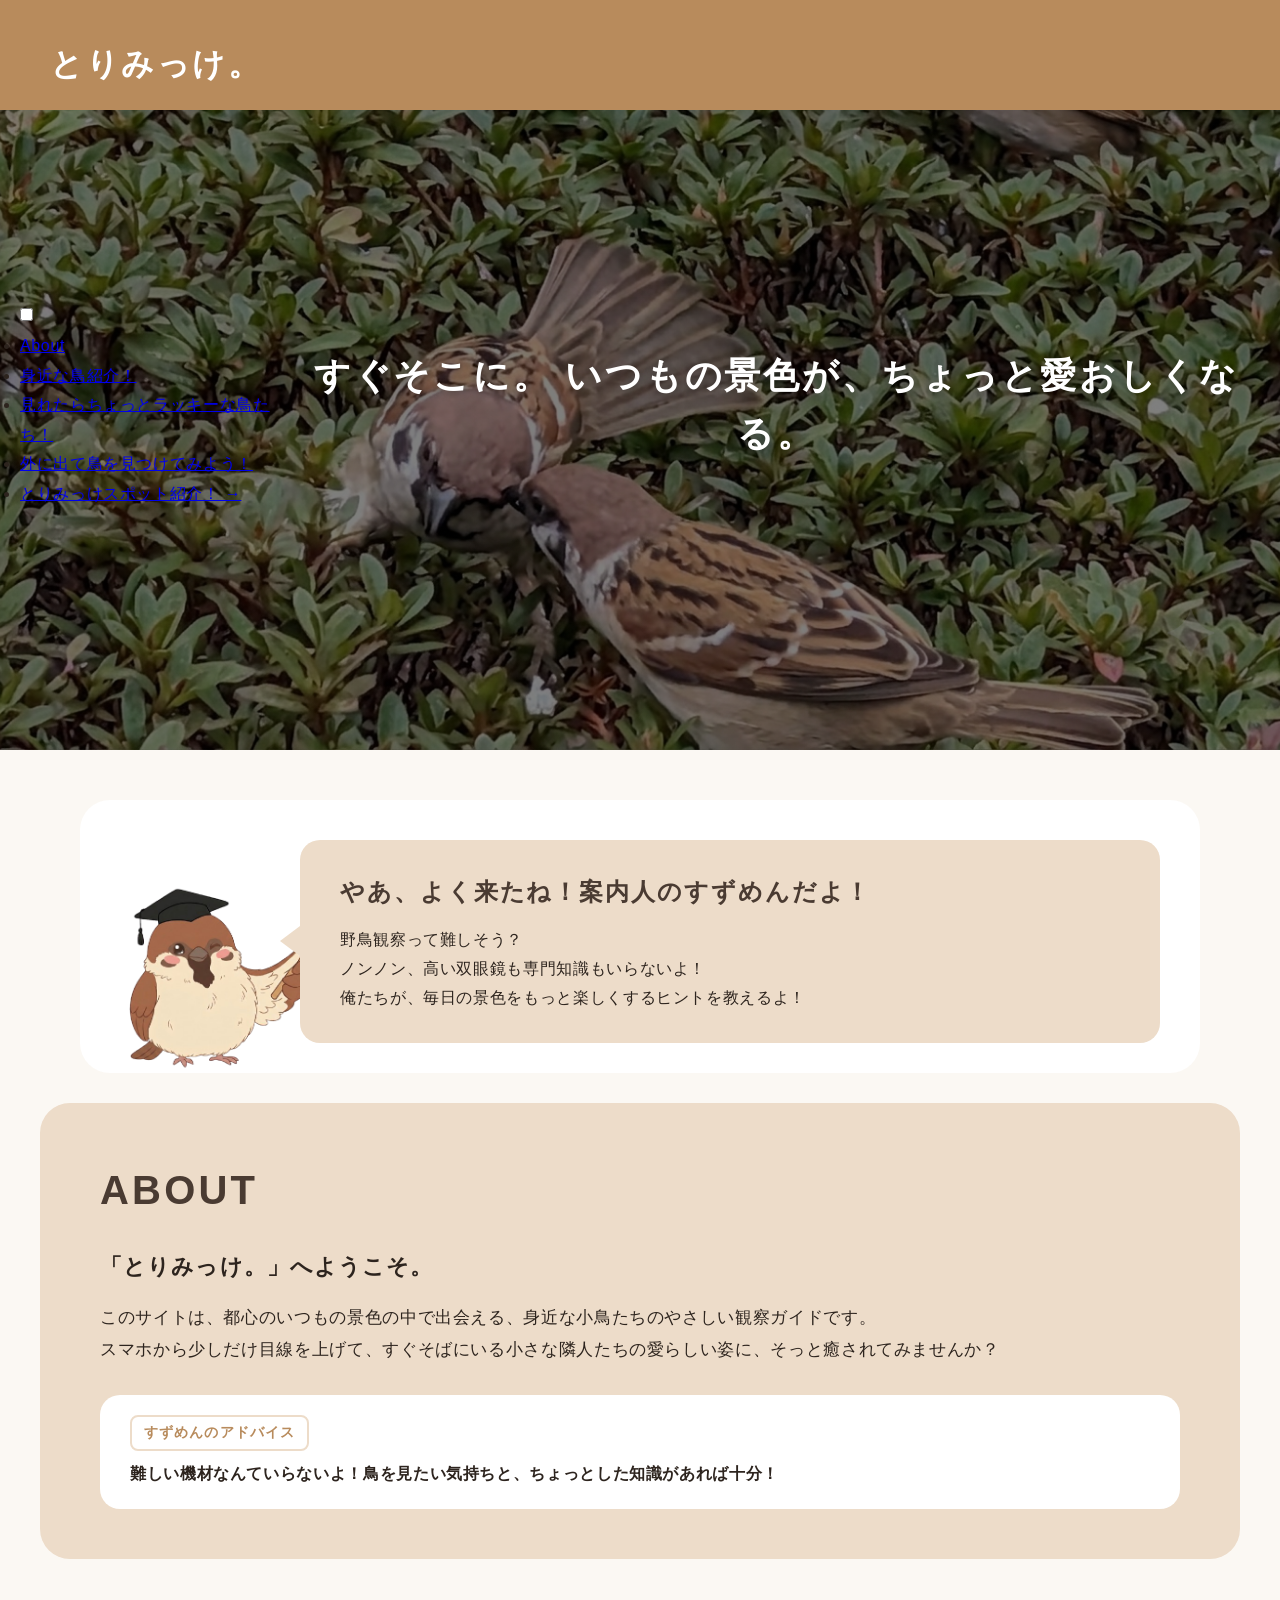
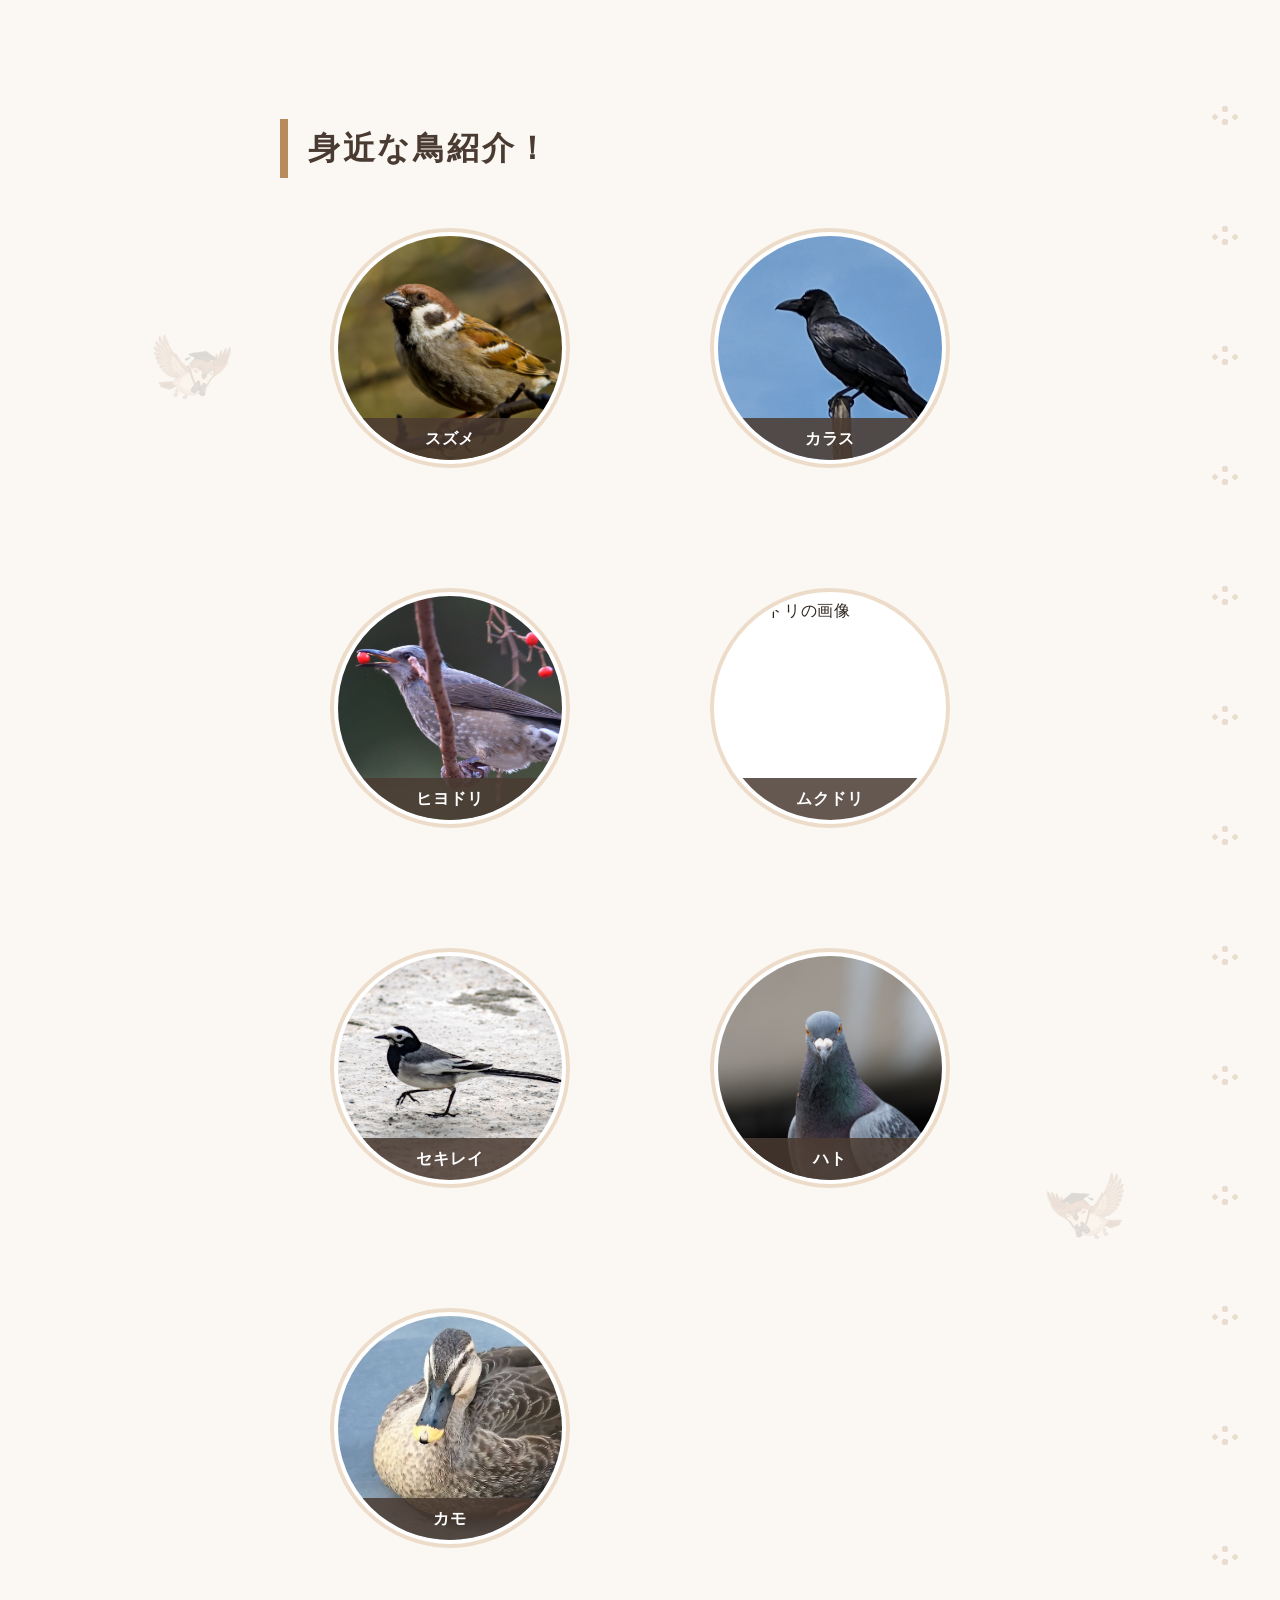
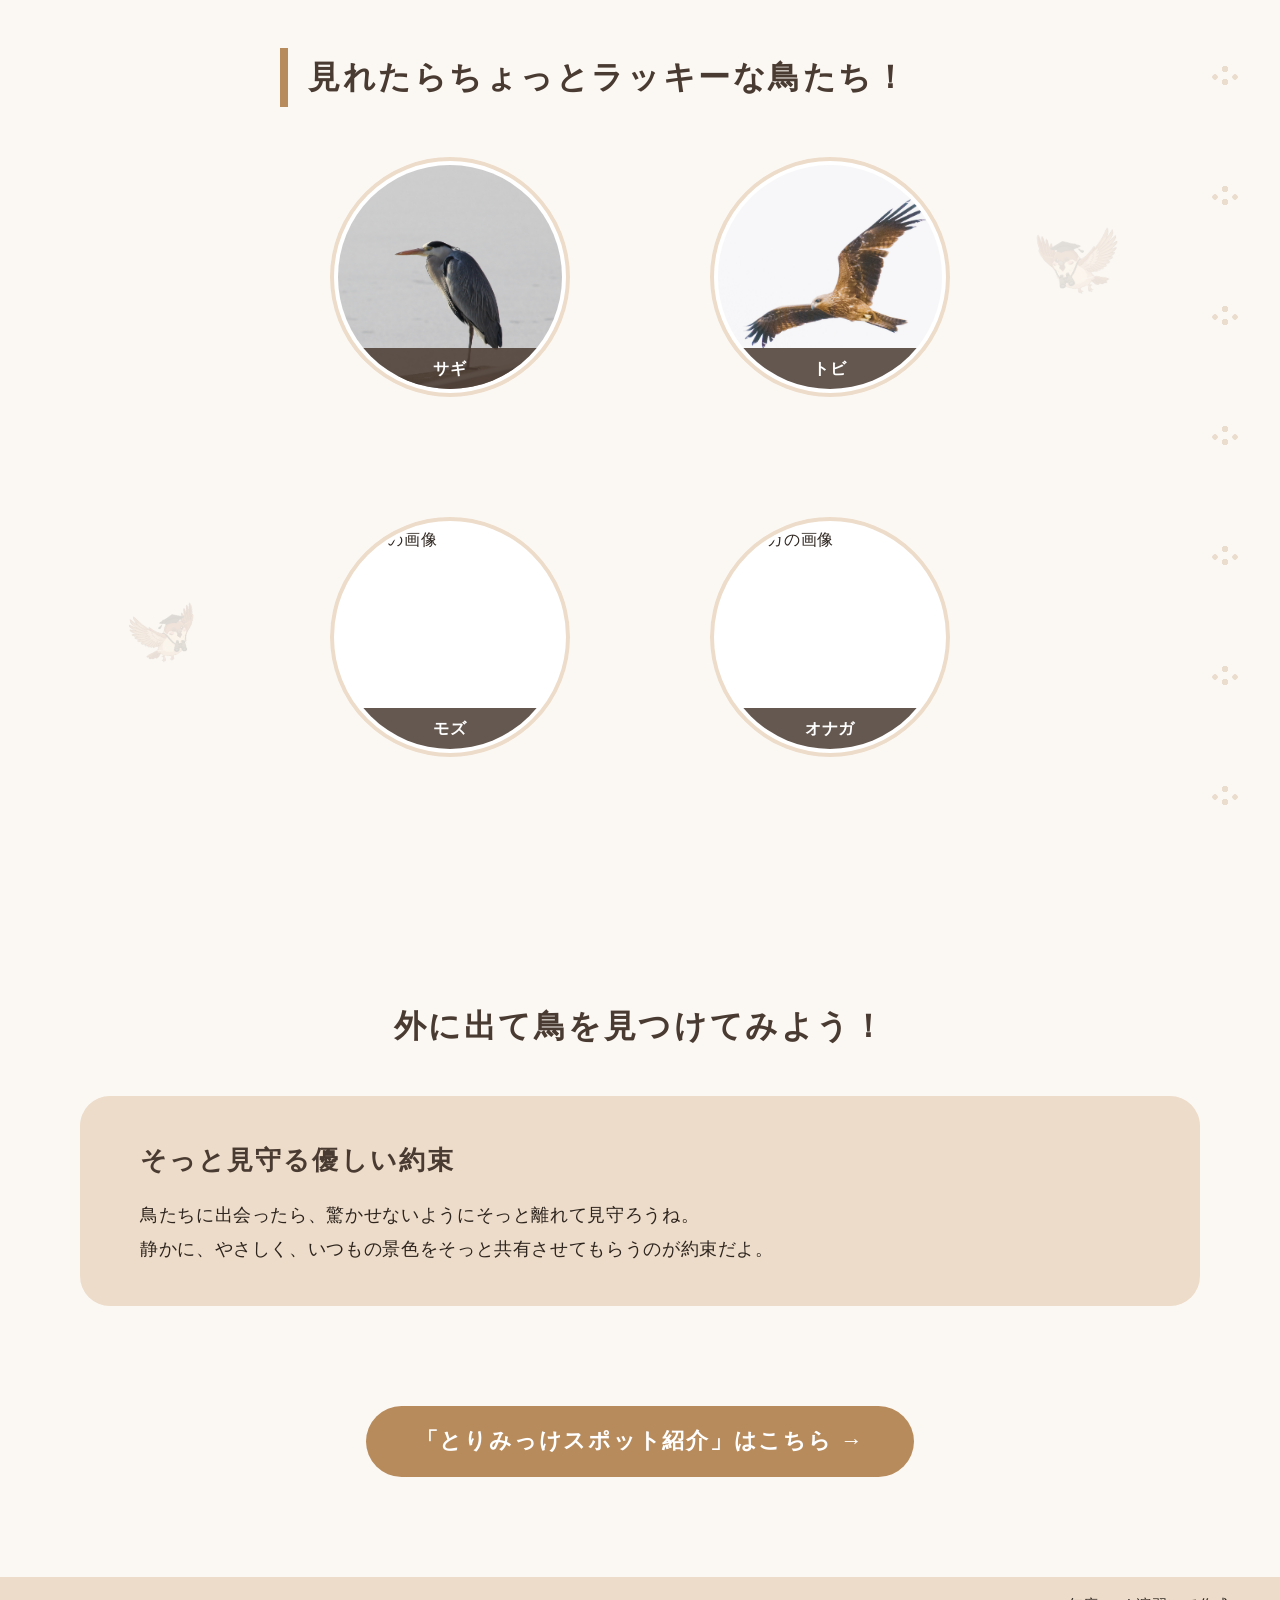
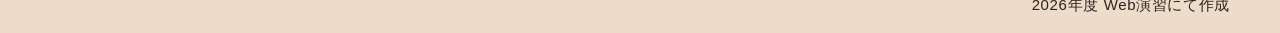
==== commit c8008d05: "Add files via upload" ====
--- a/main.html
+++ b/main.html
@@ -13,6 +13,23 @@
   <!-- メインビジュアル ＆ ヘッダー -->
   <header class="main-visual">
     <div class="site-logo-header">とりみっけ。</div>
+
+    <!-- ハンバーガーメニュー -->
+    <div class="hamburger-menu">
+      <input type="checkbox" id="menu-btn-check" class="menu-btn-check">
+      <label for="menu-btn-check" class="menu-btn"><span></span></label>
+      <nav class="nav-content">
+        <ul class="nav-list">
+          <li><a href="#about">About</a></li>
+          <li><a href="#bird-intro">身近な鳥紹介！</a></li>
+          <li><a href="#lucky-bird">見れたらちょっとラッキーな鳥たち！</a></li>
+          <li><a href="#message">外に出て鳥を見つけてみよう！</a></li>
+          <li><a href="./sub.html">とりみっけスポット紹介！ →</a></li>
+        </ul>
+      </nav>
+      <label for="menu-btn-check" class="nav-overlay"></label>
+    </div>
+
     <h1 class="catchphrase">すぐそこに。 いつもの景色が、ちょっと愛おしくなる。</h1>
   </header>
 
@@ -33,7 +50,7 @@
   </section>
 
   <!-- ABOUT セクション -->
-  <section class="about-section">
+  <section class="about-section" id="about">
     <h2 class="section-title-en">ABOUT</h2>
     <p class="about-lead">「とりみっけ。」へようこそ。</p>
     <p class="about-text">
@@ -42,15 +59,15 @@
     </p>
 
     <div class="senpai-onepoint-box">
-      <div class="onepoint-badge">すずめ先輩のアドバイス</div>
-      <p class="onepoint-text">難しい機材なんていらない！鳥を見たい気持ちと、ちょっとした知識があれば十分だよ！</p>
+      <div class="onepoint-badge">すずめんのアドバイス</div>
+      <p class="onepoint-text">難しい機材なんていらないよ！鳥を見たい気持ちと、ちょっとした知識があれば十分！</p>
     </div>
   </section>
 
   <div class="footprint-track-bg">
 
     <!-- 身近な鳥紹介 セクション -->
-    <section class="bird-intro-section">
+    <section class="bird-intro-section" id="bird-intro">
       <h2 class="section-title">身近な鳥紹介！</h2>
       <div class="grid-container">
 
@@ -106,7 +123,7 @@
         <div class="grid-item">
           <div class="bg-circle"></div>
           <div class="item-image">
-            <img src="https://placehold.co/340x340/eddcc9" alt="ムクドリの画像">
+            <img src="image/Int_mukudori.jpg" alt="ムクドリの画像">
             <span class="bird-name-label">ムクドリ</span>
           </div>
           <div class="hover-bubble-panel">
@@ -164,14 +181,10 @@
 
       </div>
 
-      <div class="intro-next-area">
-        <p class="next-lead">「この鳥たちには、どこに行けば会えるの？」</p>
-        <a href="./sub.html" class="spot-button-inline">とりみっけスポット紹介を見る →</a>
-      </div>
     </section>
 
     <!-- 見れたらラッキーな鳥 セクション -->
-    <section class="lucky-bird-section">
+    <section class="lucky-bird-section" id="lucky-bird">
       <h2 class="section-title">見れたらちょっとラッキーな鳥たち！</h2>
       <div class="grid-container">
 
@@ -209,7 +222,7 @@
         <div class="grid-item">
           <div class="bg-circle"></div>
           <div class="item-image">
-            <img src="https://placehold.co/340x340/eddcc9" alt="モズの画像">
+            <img src="image/Int_mozu.jpg" alt="モズの画像">
             <span class="bird-name-label">モズ</span>
           </div>
           <div class="hover-bubble-panel">
@@ -224,7 +237,7 @@
         <div class="grid-item">
           <div class="bg-circle"></div>
           <div class="item-image">
-            <img src="https://placehold.co/340x340/eddcc9" alt="オナガの画像">
+            <img src="image/Int_onaga.jpg" alt="オナガの画像">
             <span class="bird-name-label">オナガ</span>
           </div>
           <div class="hover-bubble-panel">
@@ -240,7 +253,7 @@
 
   </div> <!-- /footprint-track-bg -->
 
-  <section class="message-section">
+  <section class="message-section" id="message">
     <h2 class="message-title">外に出て鳥を見つけてみよう！</h2>
     <div class="manner-box">
       <h3 class="manner-title">そっと見守る優しい約束</h3>
